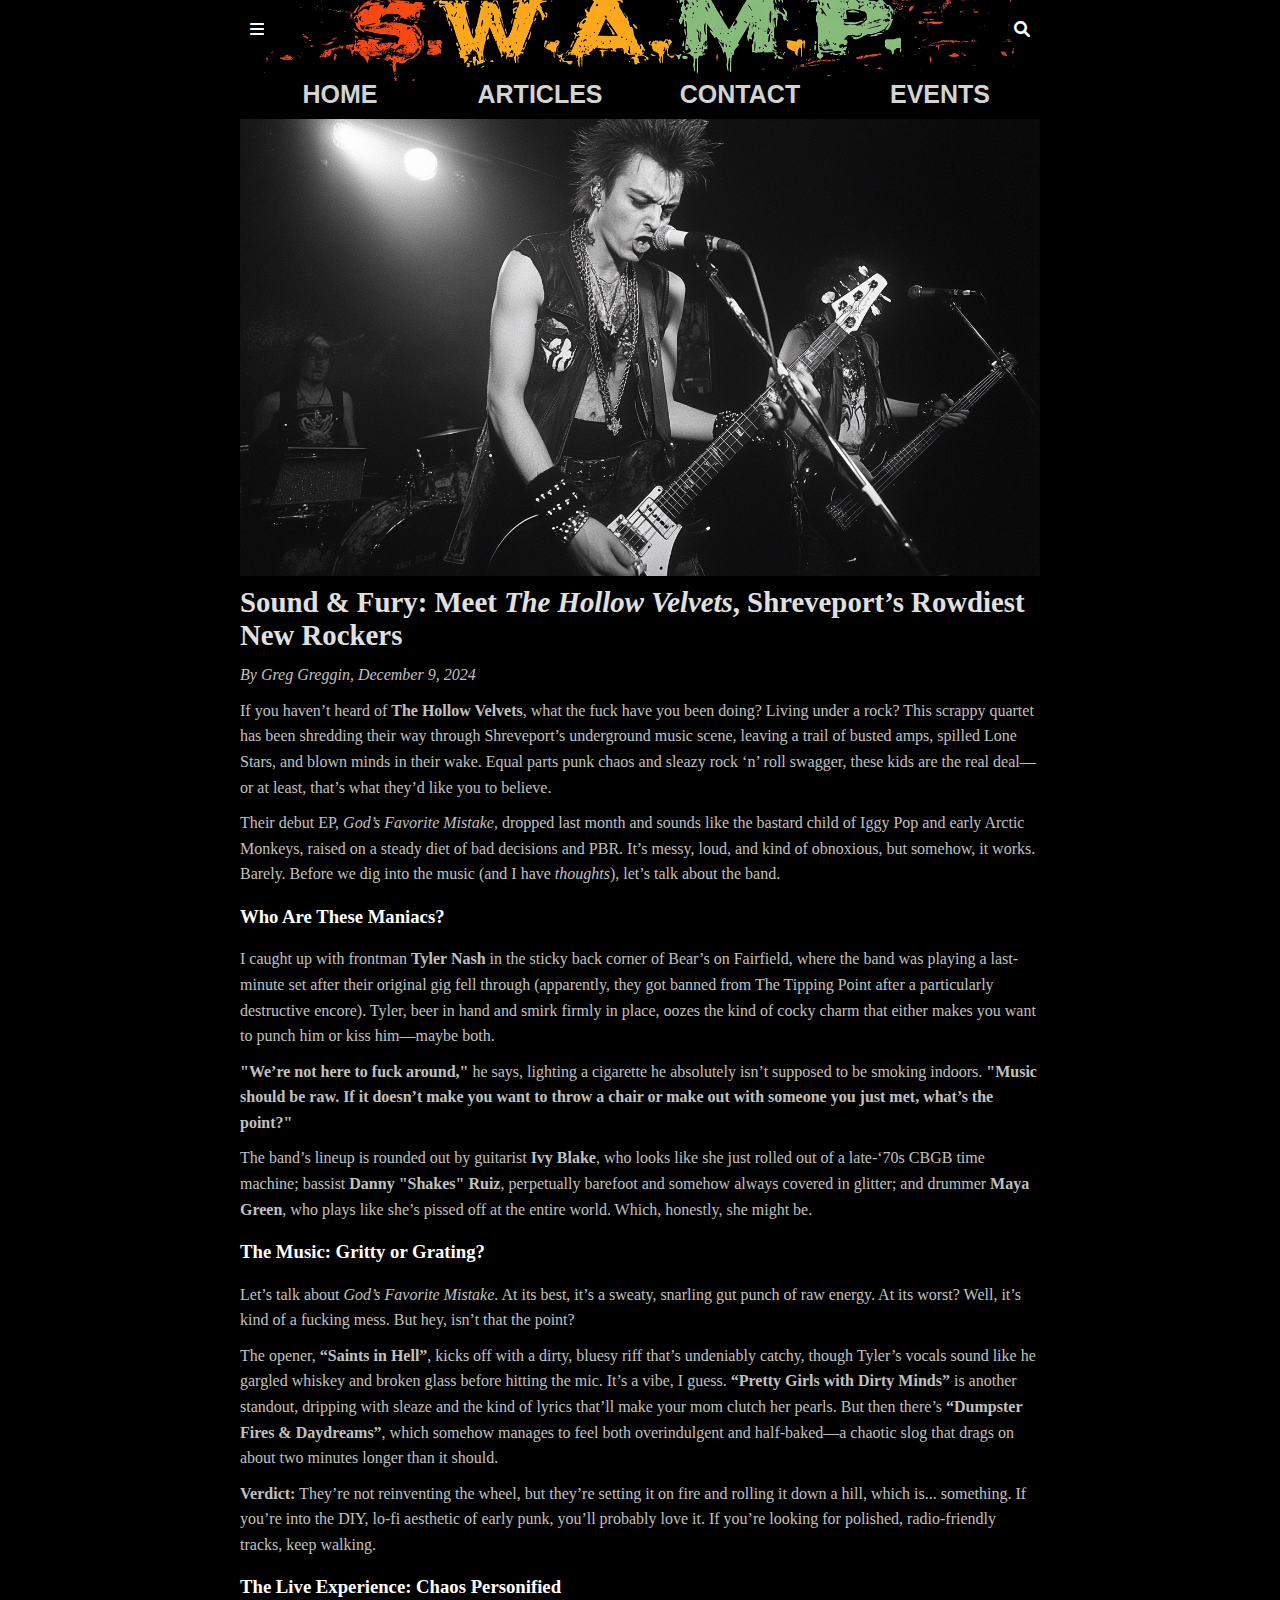
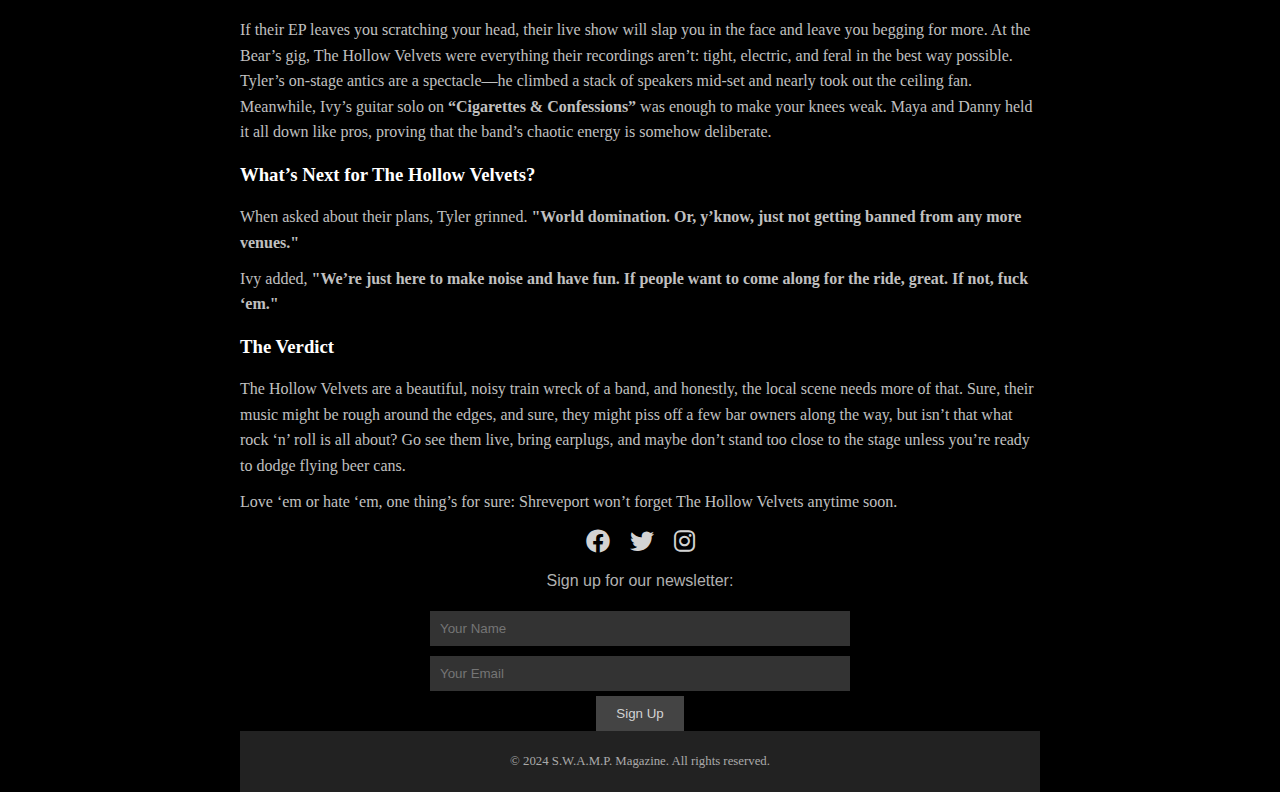
==== index.html @ d6cbf3b6 "added dropdown and hover features" ====
<!DOCTYPE html>
<html lang="en">
<script src="script.js"></script>
<head>
  <meta charset="UTF-8">
  <meta name="viewport" content="width=device-width, initial-scale=1.0">
  <title>S.W.A.M.P. Magazine</title>
  <!-- Link to the CSS -->
  <link rel="stylesheet" href="css/styles.css">
  <!-- Font Awesome for icons -->
  <link rel="stylesheet" href="https://cdnjs.cloudflare.com/ajax/libs/font-awesome/6.0.0/css/all.min.css">
  <style>
    /* Ensure the body has a black background */
    body {
      background-color: #000;
      color: #fff;
    }
  </style>
</head>
<body>
  <!-- Wrapper container for centering content -->
  <div class="container">
    <header>
      <div class="top-bar">
        <div class="hamburger-menu" onclick="toggleDropdown()">
          <i class="fas fa-bars"></i>
        </div>
        <div class="logo">
          <img src="header_icon.jpeg" alt="S.W.A.M.P. Logo">
        </div>
        <div class="search-icon">
          <i class="fas fa-search"></i>
        </div>
      </div>
      <div id="dropdown-menu" class="dropdown">
        <a href="#">Home</a>
        <a href="#">Articles</a>
        <a href="#">Contact</a>
        <a href="#">Events</a>
      </div>
    </header>    
    <main>
      <article class="recent-article">
        <img src="article_pic.jpeg" alt="Article Image">
        <h1>Sound & Fury: Meet <em>The Hollow Velvets</em>, Shreveport’s Rowdiest New Rockers</h1>
        <p class="author-date">By Greg Greggin, December 9, 2024</p>
        <p class="body-text">
                        <p>If you haven’t heard of <strong>The Hollow Velvets</strong>, what the fuck have you been doing? Living under a rock? This scrappy quartet has been shredding their way through Shreveport’s underground music scene, leaving a trail of busted amps, spilled Lone Stars, and blown minds in their wake. Equal parts punk chaos and sleazy rock ‘n’ roll swagger, these kids are the real deal—or at least, that’s what they’d like you to believe.</p>
            
            <p>Their debut EP, <em>God’s Favorite Mistake</em>, dropped last month and sounds like the bastard child of Iggy Pop and early Arctic Monkeys, raised on a steady diet of bad decisions and PBR. It’s messy, loud, and kind of obnoxious, but somehow, it works. Barely. Before we dig into the music (and I have <em>thoughts</em>), let’s talk about the band.</p>
            
            <h3>Who Are These Maniacs?</h3>
            <p>I caught up with frontman <strong>Tyler Nash</strong> in the sticky back corner of Bear’s on Fairfield, where the band was playing a last-minute set after their original gig fell through (apparently, they got banned from The Tipping Point after a particularly destructive encore). Tyler, beer in hand and smirk firmly in place, oozes the kind of cocky charm that either makes you want to punch him or kiss him—maybe both.</p>
            
            <p><strong>"We’re not here to fuck around,"</strong> he says, lighting a cigarette he absolutely isn’t supposed to be smoking indoors. <strong>"Music should be raw. If it doesn’t make you want to throw a chair or make out with someone you just met, what’s the point?"</strong></p>
            
            <p>The band’s lineup is rounded out by guitarist <strong>Ivy Blake</strong>, who looks like she just rolled out of a late-‘70s CBGB time machine; bassist <strong>Danny "Shakes" Ruiz</strong>, perpetually barefoot and somehow always covered in glitter; and drummer <strong>Maya Green</strong>, who plays like she’s pissed off at the entire world. Which, honestly, she might be.</p>
            
            <h3>The Music: Gritty or Grating?</h3>
            <p>Let’s talk about <em>God’s Favorite Mistake</em>. At its best, it’s a sweaty, snarling gut punch of raw energy. At its worst? Well, it’s kind of a fucking mess. But hey, isn’t that the point?</p>
            
            <p>The opener, <strong>“Saints in Hell”</strong>, kicks off with a dirty, bluesy riff that’s undeniably catchy, though Tyler’s vocals sound like he gargled whiskey and broken glass before hitting the mic. It’s a vibe, I guess. <strong>“Pretty Girls with Dirty Minds”</strong> is another standout, dripping with sleaze and the kind of lyrics that’ll make your mom clutch her pearls. But then there’s <strong>“Dumpster Fires & Daydreams”</strong>, which somehow manages to feel both overindulgent and half-baked—a chaotic slog that drags on about two minutes longer than it should.</p>
            
            <p><strong>Verdict:</strong> They’re not reinventing the wheel, but they’re setting it on fire and rolling it down a hill, which is... something. If you’re into the DIY, lo-fi aesthetic of early punk, you’ll probably love it. If you’re looking for polished, radio-friendly tracks, keep walking.</p>
            
            <h3>The Live Experience: Chaos Personified</h3>
            <p>If their EP leaves you scratching your head, their live show will slap you in the face and leave you begging for more. At the Bear’s gig, The Hollow Velvets were everything their recordings aren’t: tight, electric, and feral in the best way possible. Tyler’s on-stage antics are a spectacle—he climbed a stack of speakers mid-set and nearly took out the ceiling fan. Meanwhile, Ivy’s guitar solo on <strong>“Cigarettes & Confessions”</strong> was enough to make your knees weak. Maya and Danny held it all down like pros, proving that the band’s chaotic energy is somehow deliberate.</p>
            
            <h3>What’s Next for The Hollow Velvets?</h3>
            <p>When asked about their plans, Tyler grinned. <strong>"World domination. Or, y’know, just not getting banned from any more venues."</strong></p>
            
            <p>Ivy added, <strong>"We’re just here to make noise and have fun. If people want to come along for the ride, great. If not, fuck ‘em."</strong></p>
            
            <h3>The Verdict</h3>
            <p>The Hollow Velvets are a beautiful, noisy train wreck of a band, and honestly, the local scene needs more of that. Sure, their music might be rough around the edges, and sure, they might piss off a few bar owners along the way, but isn’t that what rock ‘n’ roll is all about? Go see them live, bring earplugs, and maybe don’t stand too close to the stage unless you’re ready to dodge flying beer cans.</p>
            
            <p>Love ‘em or hate ‘em, one thing’s for sure: Shreveport won’t forget The Hollow Velvets anytime soon.</p>
            
        </p>
      </article>

      <div class="social-media">
        <a href="#"><i class="fab fa-facebook"></i></a>
        <a href="#"><i class="fab fa-twitter"></i></a>
        <a href="#"><i class="fab fa-instagram"></i></a>
      </div>

      <div class="newsletter">
        <p>Sign up for our newsletter:</p>
        <form>
          <input type="text" name="name" placeholder="Your Name">
          <input type="email" name="email" placeholder="Your Email">
          <button type="submit">Sign Up</button>
        </form>
      </div>
    </main>

    <footer>
      <p>&copy; 2024 S.W.A.M.P. Magazine. All rights reserved.</p>
    </footer>
  </div>
</body>
</html>
---- css/styles.css ----
/* Base styles */
body {
  font-family: 'Georgia', serif; /* Default font for general text outside the article */
  margin: 0;
  padding: 0;
  background-color: #000; /* Black background */
  color: #d3d3d3; /* Softer gray for general text */
  display: flex;
  justify-content: center;
}

.container {
  width: 100%;
  max-width: 800px; /* Restrict content width on larger screens */
  margin: 0 auto;
  box-sizing: border-box; /* Ensure padding doesn’t affect width */
  position: relative; /* Ensure dropdown is positioned relative to this */
}

/* Header */
header {
  background: #000; /* Header background */
  display: flex;
  align-items: center; /* Center align items vertically */
  justify-content: space-between; /* Space out the content horizontally */
  padding: 0 10px; /* Padding for spacing */
  height: 60px; /* Fixed height for the header */
  margin-bottom: 0; /* Ensure no gap between header and main content */
}

.logo img {
  max-height: 80%; /* Ensures the logo fits within the header height */
  max-width: 100%; /* Prevents overflow horizontally */
  width: auto; /* Maintain the aspect ratio */
  object-fit: contain; /* Ensures no distortion */
}

.top-bar {
  display: flex;
  justify-content: space-between;
  align-items: center;
}

.logo {
  font-size: 1.5rem;
  font-weight: bold;
  color: #d3d3d3; /* Softer gray for the logo text */
}

/* Main Content */
main {
  padding: 0; /* Remove padding from the main element */
  margin: 0; /* Ensure no extra margin is added */
}

.recent-article img {
  display: block; /* Prevent extra space below the image */
  margin: 0; /* Remove any default margins */
  padding: 0; /* Remove any default padding */
}

.recent-article img {
  width: 100%;
  height: auto;
}

.recent-article h1 {
  font-family: 'Georgia', serif; /* Professional serif font */
  font-size: 1.8rem; /* Adjusted for mobile readability */
  font-weight: bold;
  margin: 10px 0;
  color: #e0e0e0; /* Slightly softer white for the title */
}

.recent-article p {
  font-family: 'Georgia', serif; /* Professional serif font */
  font-size: 1rem; /* Reduced size for readability */
  line-height: 1.6; /* Slightly tighter line spacing */
  color: #c0c0c0; /* Softer gray for readability */
  margin: 10px 0; /* Reduced spacing between paragraphs */
  text-align: left; /* Left-aligned for a clean look */
}

.author-date {
  font-family: 'Georgia', serif; /* Professional, readable serif font */
  font-size: 1rem;
  font-style: italic;
  color: #b0b0b0; /* Softer light gray for subtle details */
  margin-bottom: 15px;
}

.body-text {
  font-family: 'Georgia', serif; /* Consistent serif font for the body */
  font-size: 1rem; /* Reduced size for readability */
  line-height: 1.6; /* Tighter line spacing for better readability */
  color: #c0c0c0; /* Softer gray for the body text */
  margin-bottom: 20px;
}

/* Social Media */
.social-media {
  display: flex;
  justify-content: center;
  margin: 15px 0;
}

.social-media a {
  margin: 0 10px;
  font-size: 1.5rem;
  color: #d3d3d3; /* Softer gray for icons */
}

/* Newsletter */
.newsletter p {
  font-family: Arial, sans-serif; /* Keep sans-serif for clean readability */
  color: #b0b0b0; /* Softer gray for newsletter text */
  text-align: center;
}

.newsletter form {
  display: flex;
  flex-direction: column;
  align-items: center;
}

.newsletter input {
  margin: 5px 0;
  padding: 10px;
  width: 80%;
  max-width: 400px;
  background: #333; /* Dark gray for inputs */
  border: none;
  color: #d3d3d3; /* Softer gray text in inputs */
}

.newsletter button {
  padding: 10px 20px;
  background: #444; /* Slightly lighter gray for button */
  color: #d3d3d3;
  border: none;
  cursor: pointer;
}

/* Footer */
footer {
  text-align: center;
  padding: 10px;
  background: #222; /* Darker background for footer */
  font-size: 0.8rem;
  color: #aaa; /* Softer light gray text for footer */
}

/* Responsive Design */
@media (max-width: 768px) {
  .recent-article h1 {
    font-size: 1.5rem; /* Smaller font size for mobile */
  }

  .recent-article p {
    font-size: 0.9rem; /* Smaller font size for mobile */
    line-height: 1.4; /* Tighter line spacing for mobile */
  }

  .body-text {
    font-size: 0.9rem; /* Adjust body text for mobile */
    line-height: 1.4; /* Match line spacing to mobile layout */
  } 
}

/* Dropdown Menu Styling */
.dropdown {
  display: none; /* Hidden by default */
  position: absolute; /* Position it relative to the .container */
  top: 45px; /* Align it below the header */
  left: 0px; /* Align it under the hamburger menu */
  background-color: #111; /* Dark grey background */
  padding: 10px;
  border-radius: 5px; /* Optional: Rounded corners */
  box-shadow: 0 4px 6px rgba(0, 0, 0, 0.3); /* Optional: Add shadow for depth */
  width: auto; /* Make the box width adjust to its content */
}

.dropdown a {
  display: block; /* Each link gets its own line */
  color: #d3d3d3; /* Text color */
  text-decoration: none; /* Remove underline */
  font-family: Arial, sans-serif; /* Sans-serif font */
  font-size: 20px; /* Font size */
  margin: 5px 0; /* Spacing between links */
  text-transform: uppercase; /* All caps */
  padding: px; /* Add padding for clickable area */
  cursor: pointer; /* Change cursor to hand */
}

.dropdown a:hover {
  background-color: #444; /* Slightly lighter grey on hover */
  color: #fff; /* White text on hover */
}

/* Show Dropdown When Active */
.dropdown.active {
  display: block;
}

.hamburger-menu {
  cursor: pointer; /* Change cursor to hand when hovering */
}

.search-icon {
  cursor: pointer; /* Change cursor to hand when hovering */
}
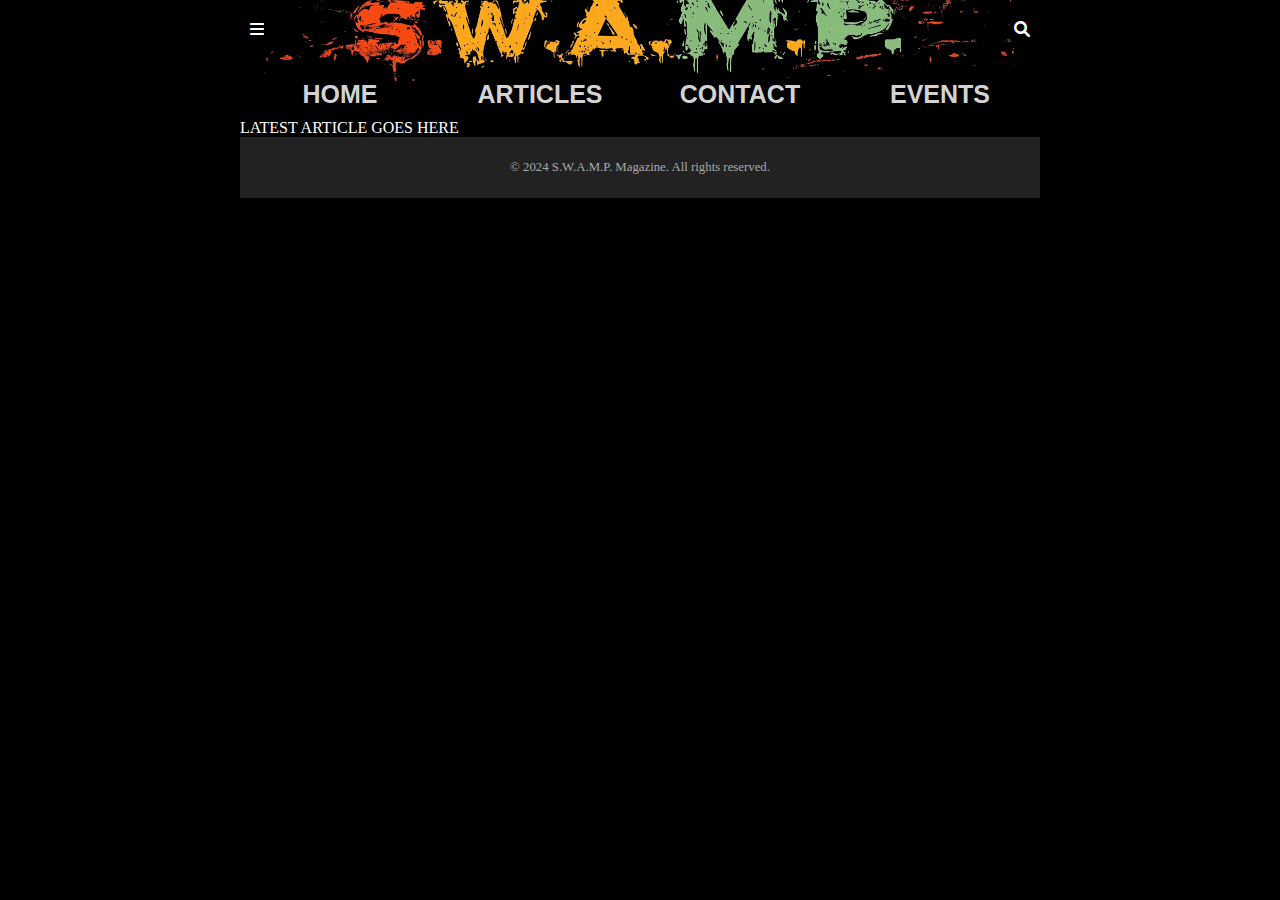
==== commit 8d91fbb1: "added page changing" ====
--- a/index.html
+++ b/index.html
@@ -1,6 +1,5 @@
 <!DOCTYPE html>
 <html lang="en">
-<script src="script.js"></script>
 <head>
   <meta charset="UTF-8">
   <meta name="viewport" content="width=device-width, initial-scale=1.0">
@@ -28,76 +27,26 @@
         <div class="logo">
           <img src="header_icon.jpeg" alt="S.W.A.M.P. Logo">
         </div>
-        <div class="search-icon">
+        <div class="search-icon" onclick="toggleSearch()">
           <i class="fas fa-search"></i>
-        </div>
+          <div id="search-dropdown" class="search-dropdown">
+            <input type="text" placeholder="Search..." onclick="toggleSearch()"></input>
+          </div> 
+        </div>       
       </div>
       <div id="dropdown-menu" class="dropdown">
-        <a href="#">Home</a>
-        <a href="#">Articles</a>
-        <a href="#">Contact</a>
-        <a href="#">Events</a>
-      </div>
+        <a onclick="setPage('HOME'); toggleDropdown();">Home</a>
+        <a onclick="setPage('ARTICLES'); toggleDropdown();">Articles</a>
+        <a onclick="setPage('CONTACT'); toggleDropdown();">Contact</a>
+        <a onclick="setPage('EVENTS'); toggleDropdown();">Events</a>
+      </div>      
     </header>    
-    <main>
-      <article class="recent-article">
-        <img src="article_pic.jpeg" alt="Article Image">
-        <h1>Sound & Fury: Meet <em>The Hollow Velvets</em>, Shreveport’s Rowdiest New Rockers</h1>
-        <p class="author-date">By Greg Greggin, December 9, 2024</p>
-        <p class="body-text">
-                        <p>If you haven’t heard of <strong>The Hollow Velvets</strong>, what the fuck have you been doing? Living under a rock? This scrappy quartet has been shredding their way through Shreveport’s underground music scene, leaving a trail of busted amps, spilled Lone Stars, and blown minds in their wake. Equal parts punk chaos and sleazy rock ‘n’ roll swagger, these kids are the real deal—or at least, that’s what they’d like you to believe.</p>
-            
-            <p>Their debut EP, <em>God’s Favorite Mistake</em>, dropped last month and sounds like the bastard child of Iggy Pop and early Arctic Monkeys, raised on a steady diet of bad decisions and PBR. It’s messy, loud, and kind of obnoxious, but somehow, it works. Barely. Before we dig into the music (and I have <em>thoughts</em>), let’s talk about the band.</p>
-            
-            <h3>Who Are These Maniacs?</h3>
-            <p>I caught up with frontman <strong>Tyler Nash</strong> in the sticky back corner of Bear’s on Fairfield, where the band was playing a last-minute set after their original gig fell through (apparently, they got banned from The Tipping Point after a particularly destructive encore). Tyler, beer in hand and smirk firmly in place, oozes the kind of cocky charm that either makes you want to punch him or kiss him—maybe both.</p>
-            
-            <p><strong>"We’re not here to fuck around,"</strong> he says, lighting a cigarette he absolutely isn’t supposed to be smoking indoors. <strong>"Music should be raw. If it doesn’t make you want to throw a chair or make out with someone you just met, what’s the point?"</strong></p>
-            
-            <p>The band’s lineup is rounded out by guitarist <strong>Ivy Blake</strong>, who looks like she just rolled out of a late-‘70s CBGB time machine; bassist <strong>Danny "Shakes" Ruiz</strong>, perpetually barefoot and somehow always covered in glitter; and drummer <strong>Maya Green</strong>, who plays like she’s pissed off at the entire world. Which, honestly, she might be.</p>
-            
-            <h3>The Music: Gritty or Grating?</h3>
-            <p>Let’s talk about <em>God’s Favorite Mistake</em>. At its best, it’s a sweaty, snarling gut punch of raw energy. At its worst? Well, it’s kind of a fucking mess. But hey, isn’t that the point?</p>
-            
-            <p>The opener, <strong>“Saints in Hell”</strong>, kicks off with a dirty, bluesy riff that’s undeniably catchy, though Tyler’s vocals sound like he gargled whiskey and broken glass before hitting the mic. It’s a vibe, I guess. <strong>“Pretty Girls with Dirty Minds”</strong> is another standout, dripping with sleaze and the kind of lyrics that’ll make your mom clutch her pearls. But then there’s <strong>“Dumpster Fires & Daydreams”</strong>, which somehow manages to feel both overindulgent and half-baked—a chaotic slog that drags on about two minutes longer than it should.</p>
-            
-            <p><strong>Verdict:</strong> They’re not reinventing the wheel, but they’re setting it on fire and rolling it down a hill, which is... something. If you’re into the DIY, lo-fi aesthetic of early punk, you’ll probably love it. If you’re looking for polished, radio-friendly tracks, keep walking.</p>
-            
-            <h3>The Live Experience: Chaos Personified</h3>
-            <p>If their EP leaves you scratching your head, their live show will slap you in the face and leave you begging for more. At the Bear’s gig, The Hollow Velvets were everything their recordings aren’t: tight, electric, and feral in the best way possible. Tyler’s on-stage antics are a spectacle—he climbed a stack of speakers mid-set and nearly took out the ceiling fan. Meanwhile, Ivy’s guitar solo on <strong>“Cigarettes & Confessions”</strong> was enough to make your knees weak. Maya and Danny held it all down like pros, proving that the band’s chaotic energy is somehow deliberate.</p>
-            
-            <h3>What’s Next for The Hollow Velvets?</h3>
-            <p>When asked about their plans, Tyler grinned. <strong>"World domination. Or, y’know, just not getting banned from any more venues."</strong></p>
-            
-            <p>Ivy added, <strong>"We’re just here to make noise and have fun. If people want to come along for the ride, great. If not, fuck ‘em."</strong></p>
-            
-            <h3>The Verdict</h3>
-            <p>The Hollow Velvets are a beautiful, noisy train wreck of a band, and honestly, the local scene needs more of that. Sure, their music might be rough around the edges, and sure, they might piss off a few bar owners along the way, but isn’t that what rock ‘n’ roll is all about? Go see them live, bring earplugs, and maybe don’t stand too close to the stage unless you’re ready to dodge flying beer cans.</p>
-            
-            <p>Love ‘em or hate ‘em, one thing’s for sure: Shreveport won’t forget The Hollow Velvets anytime soon.</p>
-            
-        </p>
-      </article>
-
-      <div class="social-media">
-        <a href="#"><i class="fab fa-facebook"></i></a>
-        <a href="#"><i class="fab fa-twitter"></i></a>
-        <a href="#"><i class="fab fa-instagram"></i></a>
-      </div>
-
-      <div class="newsletter">
-        <p>Sign up for our newsletter:</p>
-        <form>
-          <input type="text" name="name" placeholder="Your Name">
-          <input type="email" name="email" placeholder="Your Email">
-          <button type="submit">Sign Up</button>
-        </form>
-      </div>
+    <main id="main-content">
     </main>
-
     <footer>
       <p>&copy; 2024 S.W.A.M.P. Magazine. All rights reserved.</p>
     </footer>
   </div>
+  <script src="script.js"></script>
 </body>
 </html>
--- a/css/styles.css
+++ b/css/styles.css
@@ -39,6 +39,7 @@
   display: flex;
   justify-content: space-between;
   align-items: center;
+  position: relative; /* Ensure child elements like .search-dropdown are positioned relative to this */
 }
 
 .logo {
@@ -209,3 +210,51 @@
 .search-icon {
   cursor: pointer; /* Change cursor to hand when hovering */
 }
+
+.search-dropdown {
+  display: none;
+  position: absolute;
+  top: 80%; /* Place it directly below the search icon */
+  right: 0; /* Align it with the right edge of the search icon */
+  z-index: 1000;
+}
+
+.search-dropdown.active {
+  display: block;
+}
+
+.search-dropdown input {
+  width: 200px;
+  padding: 8px;
+  border: none;
+  border-radius: 5px;
+  background-color: #333;
+  color: #fff;
+  font-size: 14px;
+}
+
+.search-dropdown input::placeholder {
+  color: #aaa;
+}
+
+.desktop-nav {
+  display: flex;
+  justify-content: space-between;
+  margin-top: 10px;
+  width: 100%;
+  max-width: 800px;
+  margin-left: auto;
+  margin-right: auto;
+}
+
+.desktop-nav a {
+  flex: 1;
+  text-align: center;
+  text-decoration: none;
+  font-family: Arial, sans-serif;
+  font-size: 25px;
+  font-weight: bold;
+  color: #d3d3d3;
+  text-transform: uppercase;
+  padding: 10px 0;
+}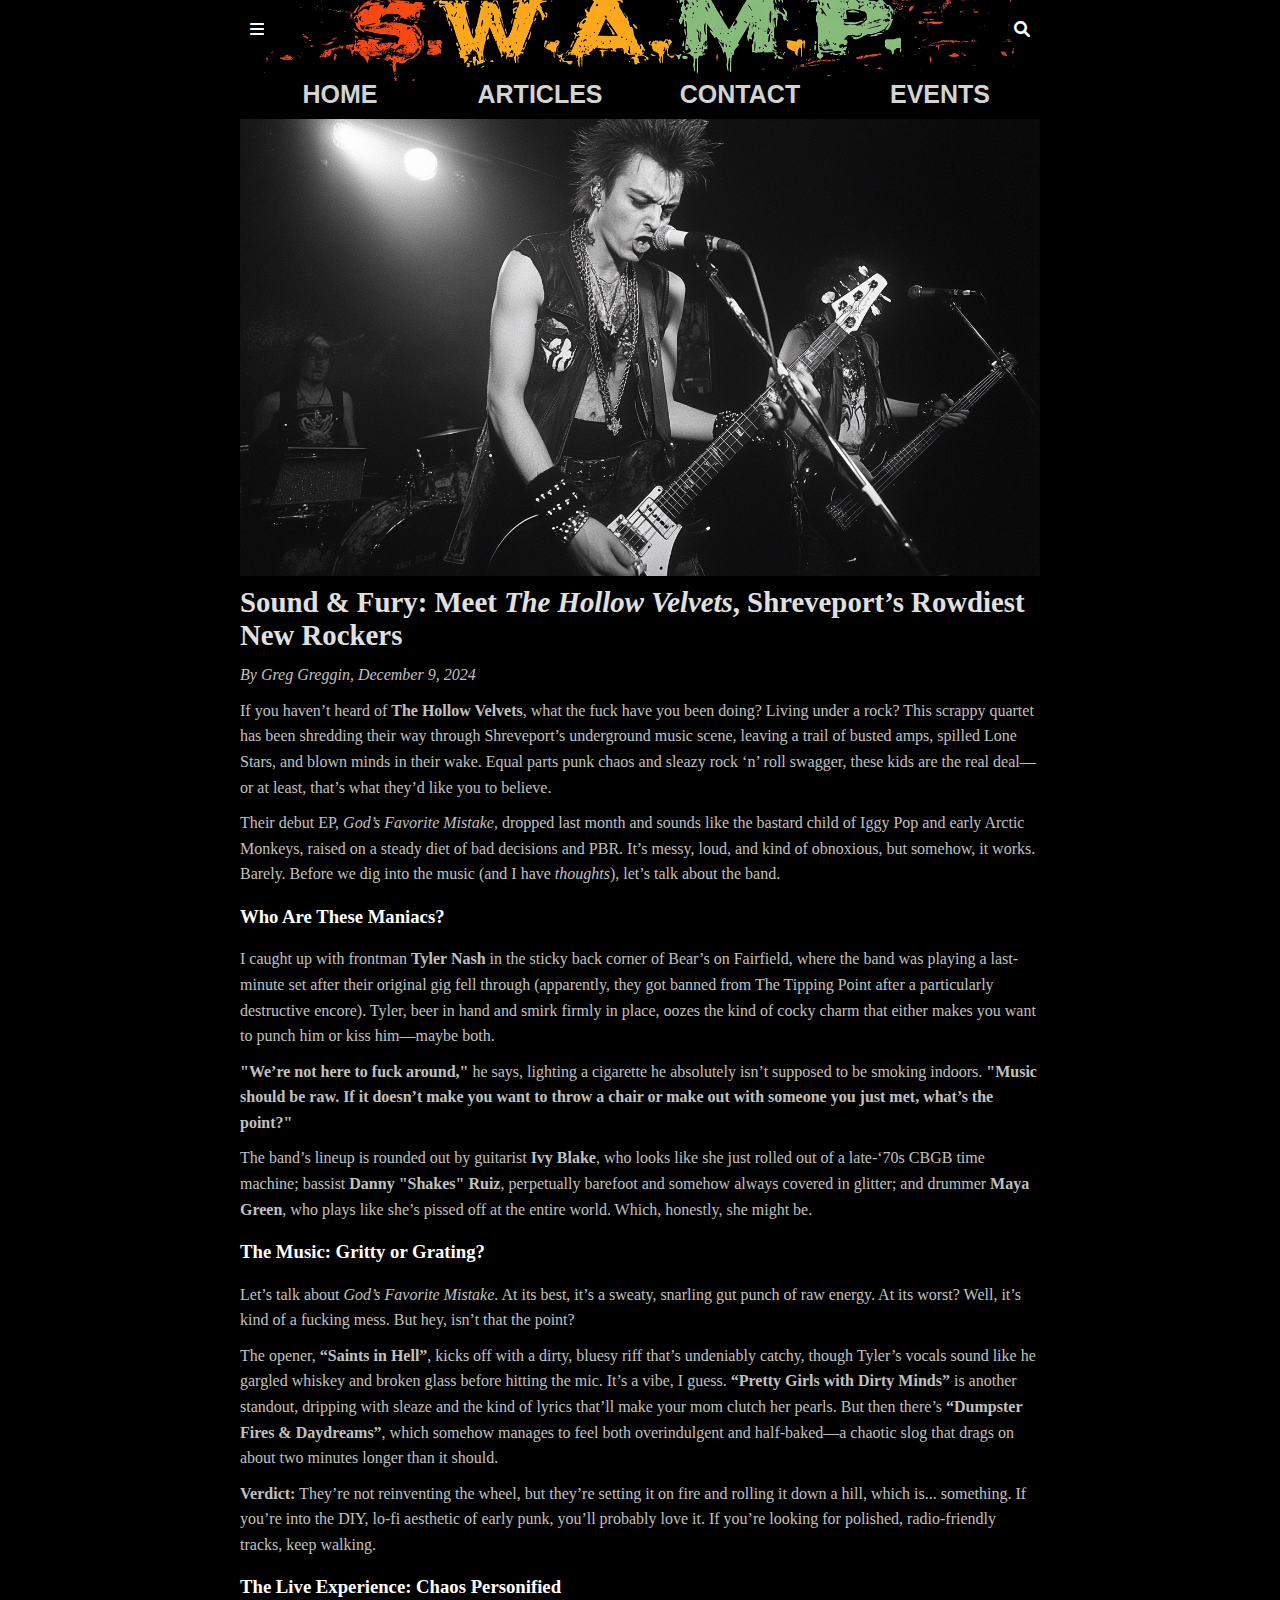
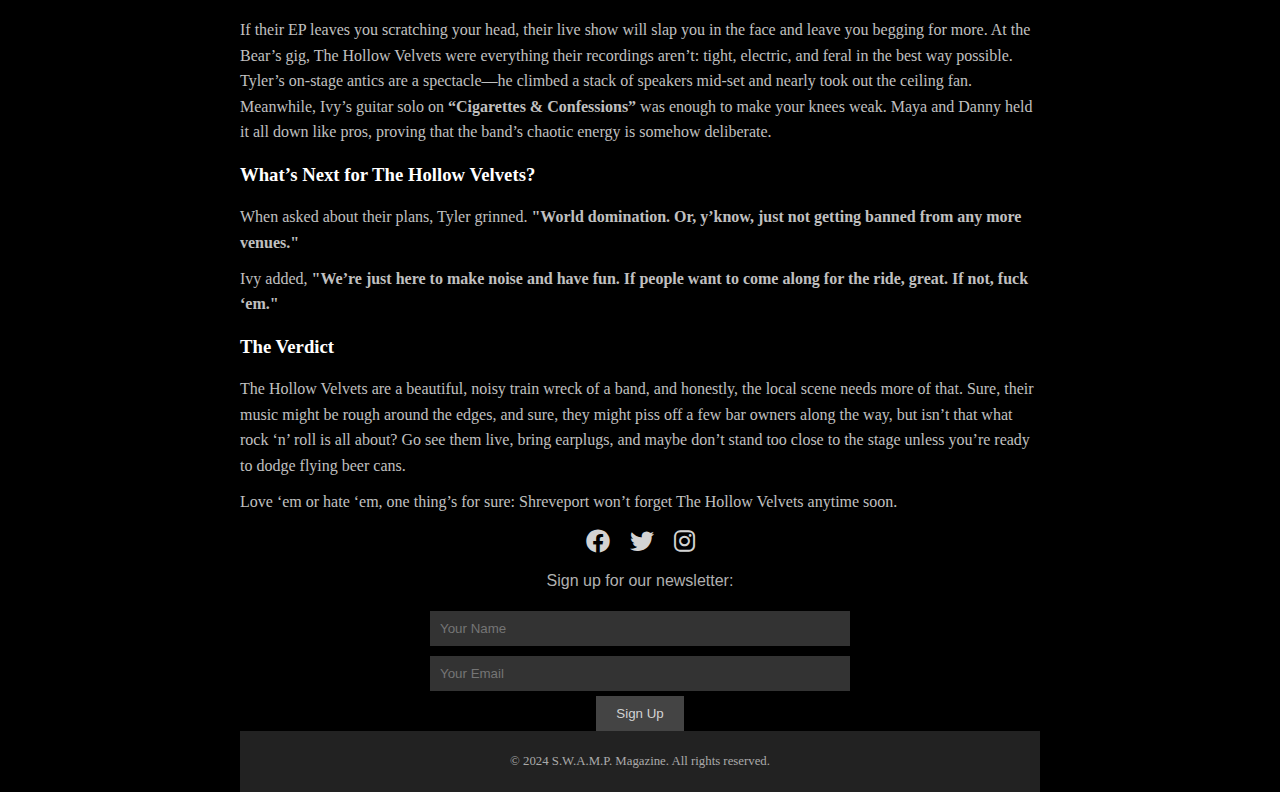
==== commit 6a71c96a: "added contact info, other stuff" ====
--- a/index.html
+++ b/index.html
@@ -25,13 +25,10 @@
           <i class="fas fa-bars"></i>
         </div>
         <div class="logo">
-          <img src="header_icon.jpeg" alt="S.W.A.M.P. Logo">
-        </div>
+          <img src="header_icon.jpeg" alt="S.W.A.M.P. Logo" onclick="setPage('HOME')" style="cursor: pointer;">
+        </div>        
         <div class="search-icon" onclick="toggleSearch()">
           <i class="fas fa-search"></i>
-          <div id="search-dropdown" class="search-dropdown">
-            <input type="text" placeholder="Search..." onclick="toggleSearch()"></input>
-          </div> 
         </div>       
       </div>
       <div id="dropdown-menu" class="dropdown">
@@ -39,7 +36,10 @@
         <a onclick="setPage('ARTICLES'); toggleDropdown();">Articles</a>
         <a onclick="setPage('CONTACT'); toggleDropdown();">Contact</a>
         <a onclick="setPage('EVENTS'); toggleDropdown();">Events</a>
-      </div>      
+      </div>
+      <div id="search-dropdown" class="search-dropdown">
+        <input type="text" placeholder="Search..."></input>
+      </div> 
     </header>    
     <main id="main-content">
     </main>
--- a/css/styles.css
+++ b/css/styles.css
@@ -189,7 +189,7 @@
   font-size: 20px; /* Font size */
   margin: 5px 0; /* Spacing between links */
   text-transform: uppercase; /* All caps */
-  padding: px; /* Add padding for clickable area */
+  padding: 5px; /* Add padding for clickable area */
   cursor: pointer; /* Change cursor to hand */
 }
 
@@ -212,11 +212,15 @@
 }
 
 .search-dropdown {
-  display: none;
-  position: absolute;
-  top: 80%; /* Place it directly below the search icon */
-  right: 0; /* Align it with the right edge of the search icon */
-  z-index: 1000;
+  display: none; /* Hidden by default */
+  position: absolute; /* Position it relative to the .container */
+  top: 45px; /* Align it below the header */
+  right: 0px; /* Align it under the hamburger menu */
+  background-color: #111; /* Dark grey background */
+  padding: 0px;
+  border-radius: 0px; /* Optional: Rounded corners */
+  box-shadow: 0 0px 0px rgba(0, 0, 0, 0.3); /* Optional: Add shadow for depth */
+  width: auto; /* Make the box width adjust to its content */
 }
 
 .search-dropdown.active {
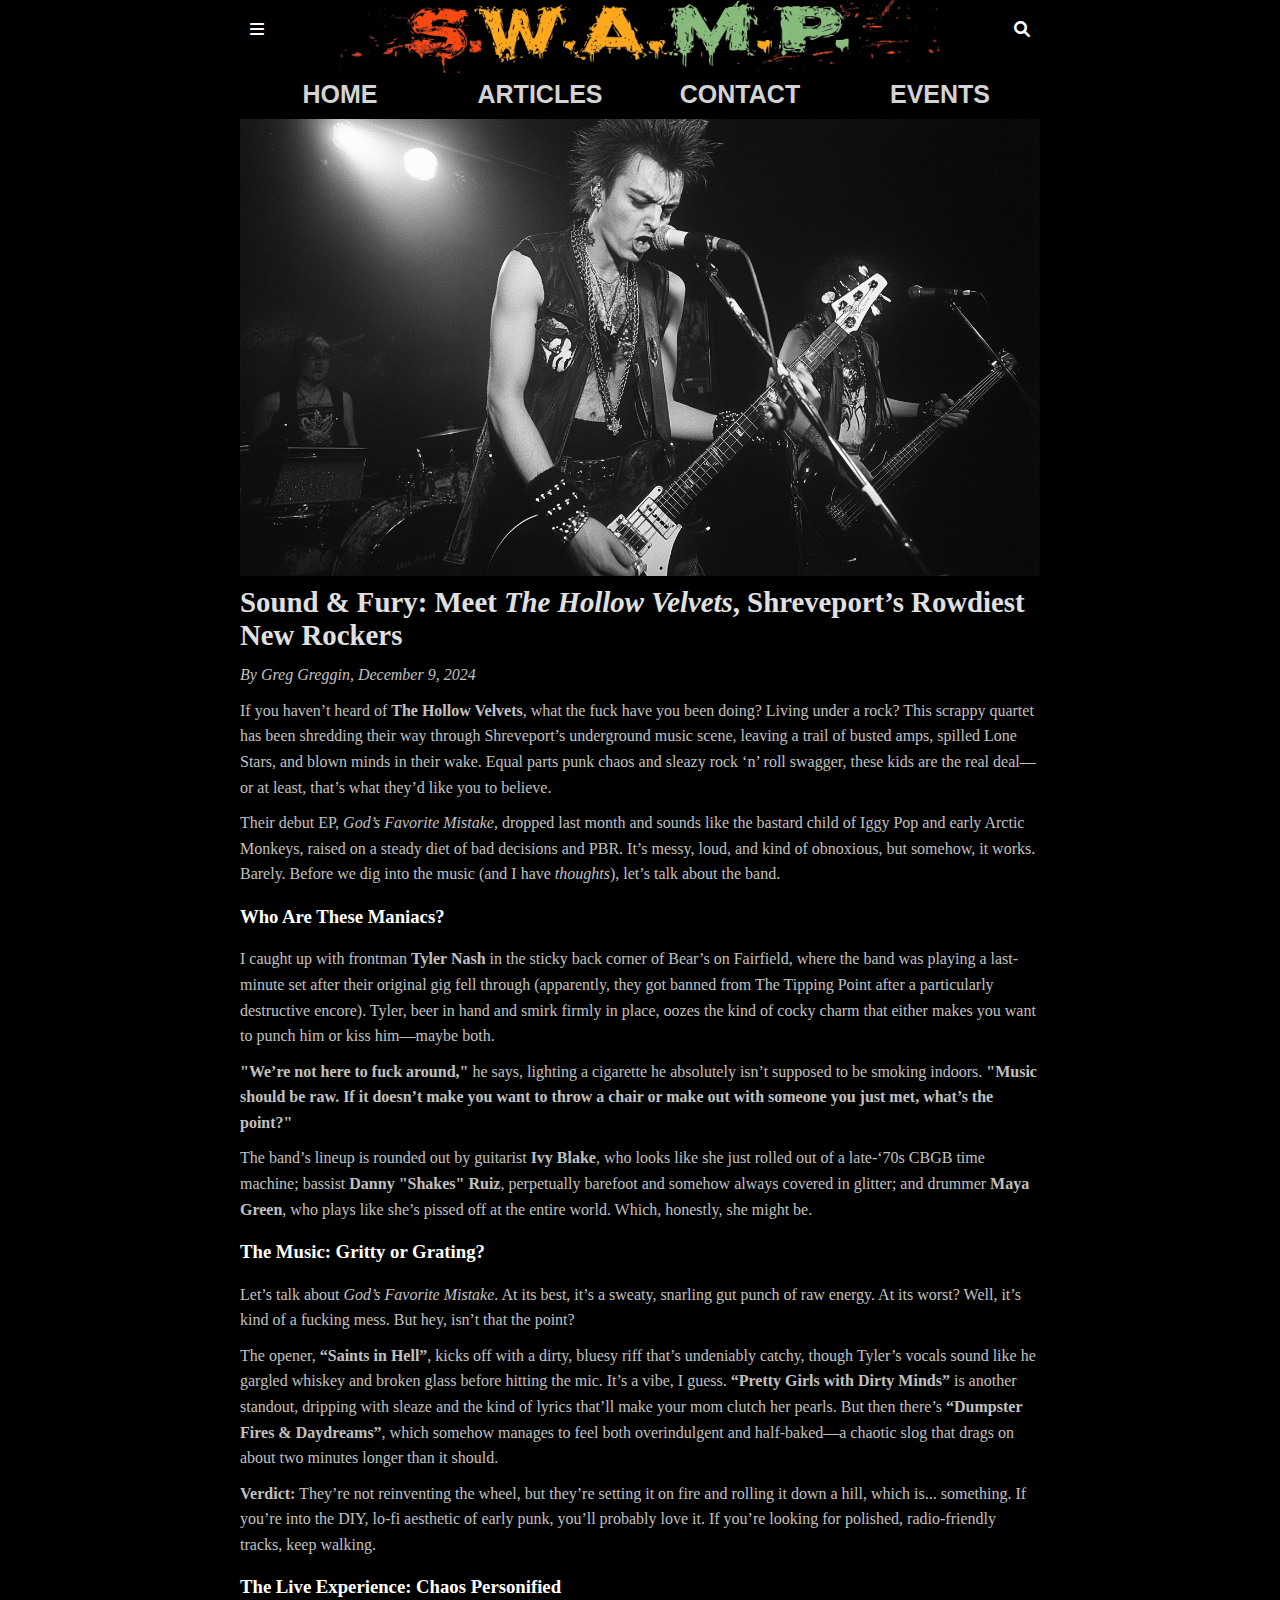
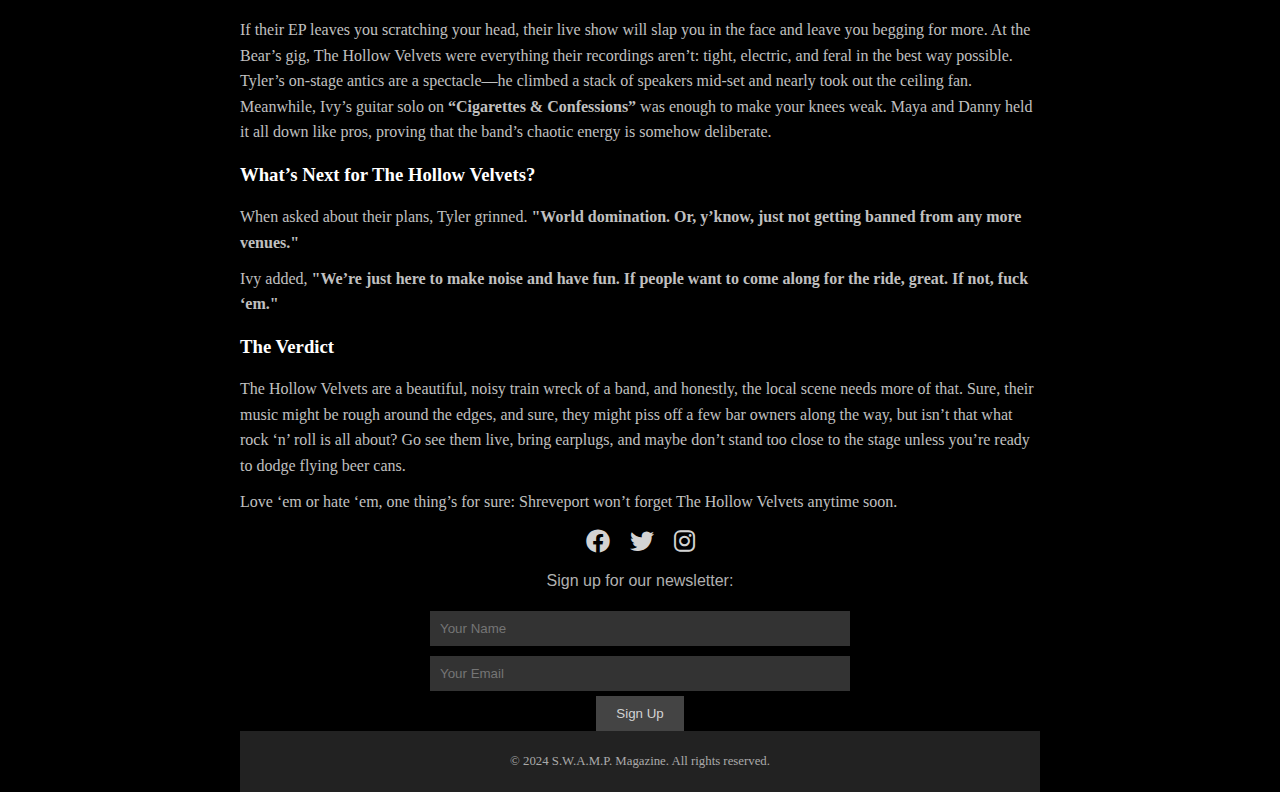
==== commit 570ce920: "added newsletter functionality" ====
--- a/index.html
+++ b/index.html
@@ -38,10 +38,26 @@
         <a onclick="setPage('EVENTS'); toggleDropdown();">Events</a>
       </div>
       <div id="search-dropdown" class="search-dropdown">
-        <input type="text" placeholder="Search..."></input>
+        <input type="text" placeholder="Search articles..."></input>
       </div> 
     </header>    
-    <main id="main-content">
+    <main>
+      <maincontent id="main-content">
+      </maincontent>
+      <div class="social-media">
+        <a href="#"><i class="fab fa-facebook"></i></a>
+        <a href="#"><i class="fab fa-twitter"></i></a>
+        <a href="#"><i class="fab fa-instagram"></i></a>
+      </div>
+      <div class="newsletter">
+        <p>Sign up for our newsletter:</p>
+        <form id="newsletter-form">
+          <input type="text" name="name" placeholder="Your Name" required>
+          <input type="email" name="email" placeholder="Your Email" required>
+          <button type="submit">Sign Up</button>
+        </form>
+        <p id="form-message" style="display: none; color: green;"></p>
+      </div>
     </main>
     <footer>
       <p>&copy; 2024 S.W.A.M.P. Magazine. All rights reserved.</p>
--- a/css/styles.css
+++ b/css/styles.css
@@ -28,9 +28,14 @@
   margin-bottom: 0; /* Ensure no gap between header and main content */
 }
 
+.logo {
+  display: flex; /* Enables flexbox for alignment */
+  justify-content: center; /* Centers the logo horizontally */
+}
+
 .logo img {
   max-height: 80%; /* Ensures the logo fits within the header height */
-  max-width: 100%; /* Prevents overflow horizontally */
+  max-width: 80%; /* Prevents overflow horizontally */
   width: auto; /* Maintain the aspect ratio */
   object-fit: contain; /* Ensures no distortion */
 }
@@ -40,12 +45,6 @@
   justify-content: space-between;
   align-items: center;
   position: relative; /* Ensure child elements like .search-dropdown are positioned relative to this */
-}
-
-.logo {
-  font-size: 1.5rem;
-  font-weight: bold;
-  color: #d3d3d3; /* Softer gray for the logo text */
 }
 
 /* Main Content */
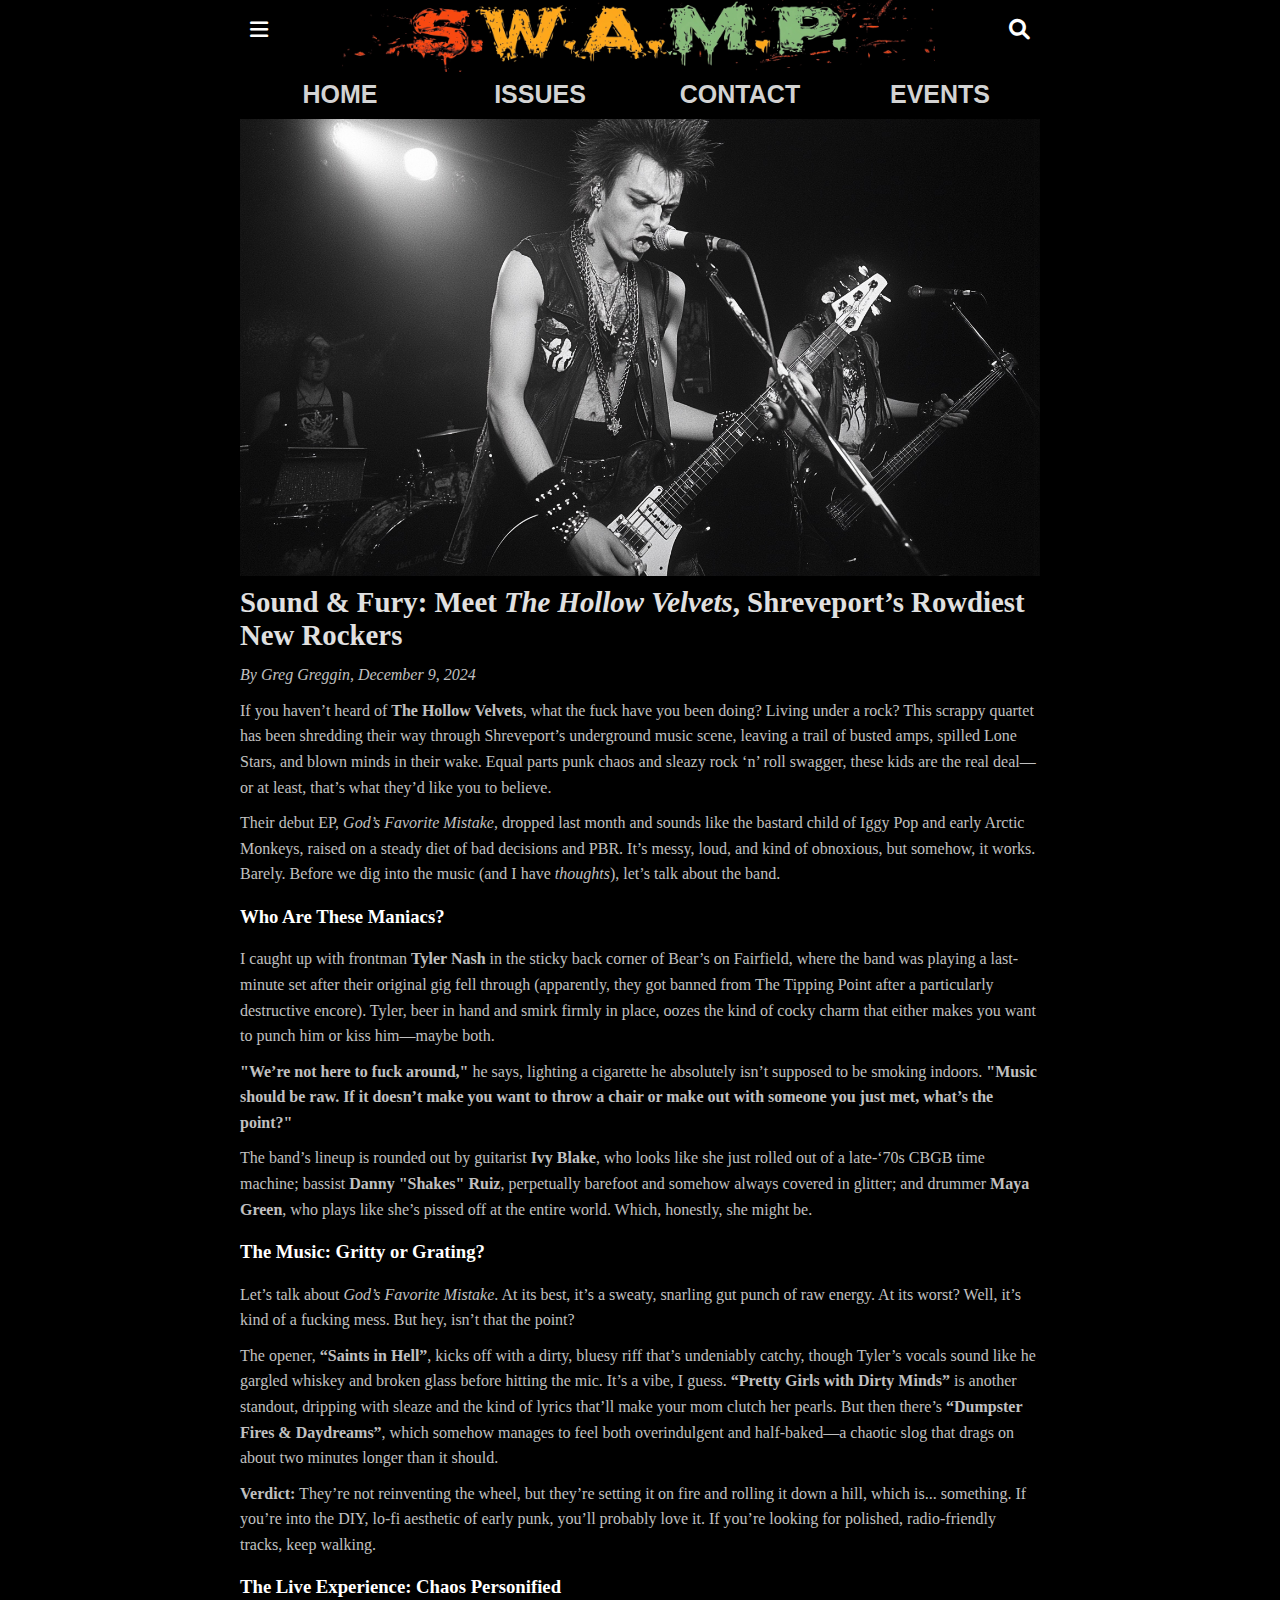
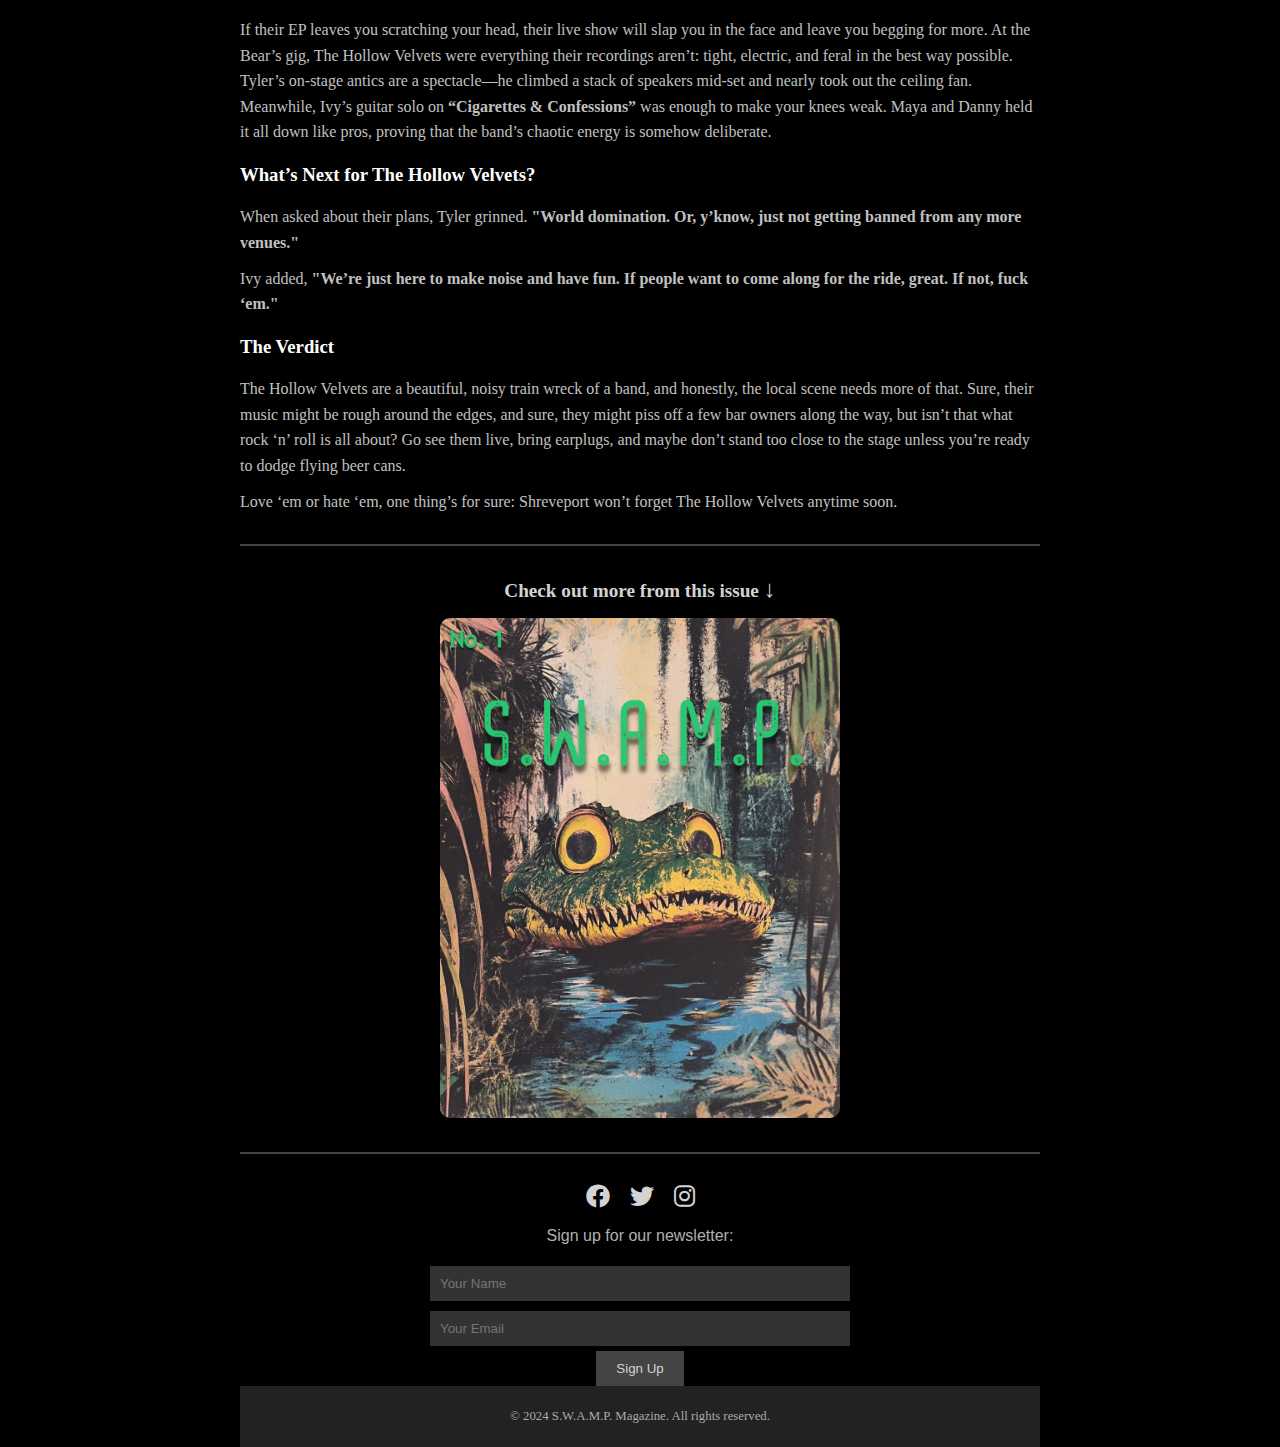
==== commit cad9f9d6: "playin with dividers" ====
--- a/index.html
+++ b/index.html
@@ -33,7 +33,7 @@
       </div>
       <div id="dropdown-menu" class="dropdown">
         <a onclick="setPage('HOME'); toggleDropdown();">Home</a>
-        <a onclick="setPage('ARTICLES'); toggleDropdown();">Articles</a>
+        <a onclick="setPage('ISSUES'); toggleDropdown();">Issues</a>
         <a onclick="setPage('CONTACT'); toggleDropdown();">Contact</a>
         <a onclick="setPage('EVENTS'); toggleDropdown();">Events</a>
       </div>
--- a/css/styles.css
+++ b/css/styles.css
@@ -210,6 +210,10 @@
   cursor: pointer; /* Change cursor to hand when hovering */
 }
 
+.hamburger-menu i, .search-icon i {
+  font-size: 1.3em; /* Twice as large as the default size */
+}
+
 .search-dropdown {
   display: none; /* Hidden by default */
   position: absolute; /* Position it relative to the .container */
@@ -260,4 +264,47 @@
   color: #d3d3d3;
   text-transform: uppercase;
   padding: 10px 0;
-}+}
+
+/* Divider Line */
+.divider {
+  height: 2px;
+  background-color: #444; /* Dark grey */
+  margin: 30px 0; /* Spacing above and below */
+}
+
+/* More Content Section */
+.more-content {
+  text-align: center; /* Center-align the content */
+  margin-top: 20px; /* Add spacing above the section */
+}
+
+.more-content p {
+  font-size: 1.2rem; /* Slightly larger font size */
+  font-weight: bold; /* Bold text */
+  color: #d3d3d3; /* Softer gray */
+  margin-bottom: 15px; /* Spacing below the text */
+}
+
+.more-content .arrow {
+  font-size: 1.5rem; /* Larger arrow size */
+  color: #d3d3d3; /* Match arrow color to text */
+}
+
+.more-content .cover-link {
+  display: inline-block; /* Center the link */
+  text-decoration: none; /* Remove underline */
+}
+
+.more-content .cover-image {
+  width: 100%; /* Make the image responsive */
+  max-width: 400px; /* Limit max width for larger screens */
+  border-radius: 10px; /* Add subtle rounded corners */
+  box-shadow: 0 4px 8px rgba(0, 0, 0, 0.5); /* Add a slight shadow for depth */
+  transition: transform 0.3s ease, box-shadow 0.3s ease; /* Smooth hover effect */
+}
+
+.more-content .cover-image:hover {
+  transform: scale(1.05); /* Slight zoom effect */
+  box-shadow: 0 6px 12px rgba(0, 0, 0, 0.7); /* Enhance shadow on hover */
+}
